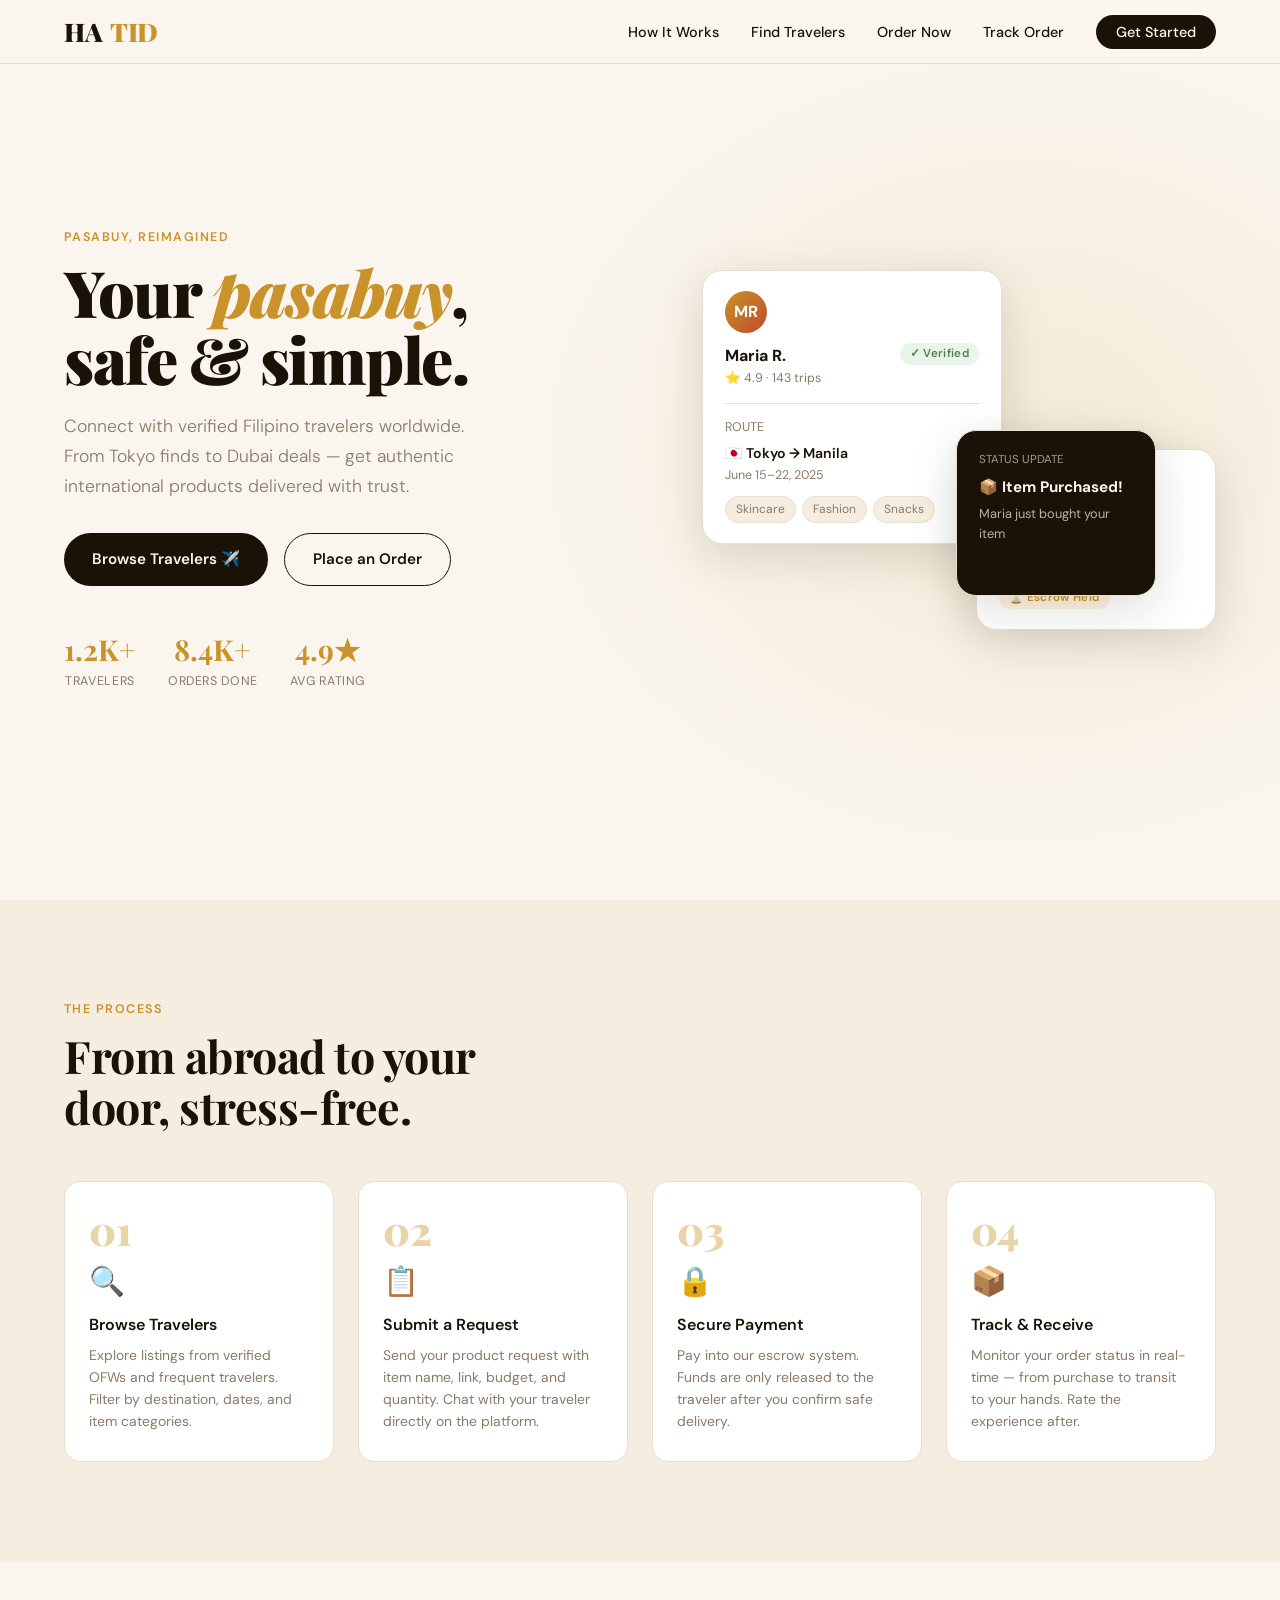
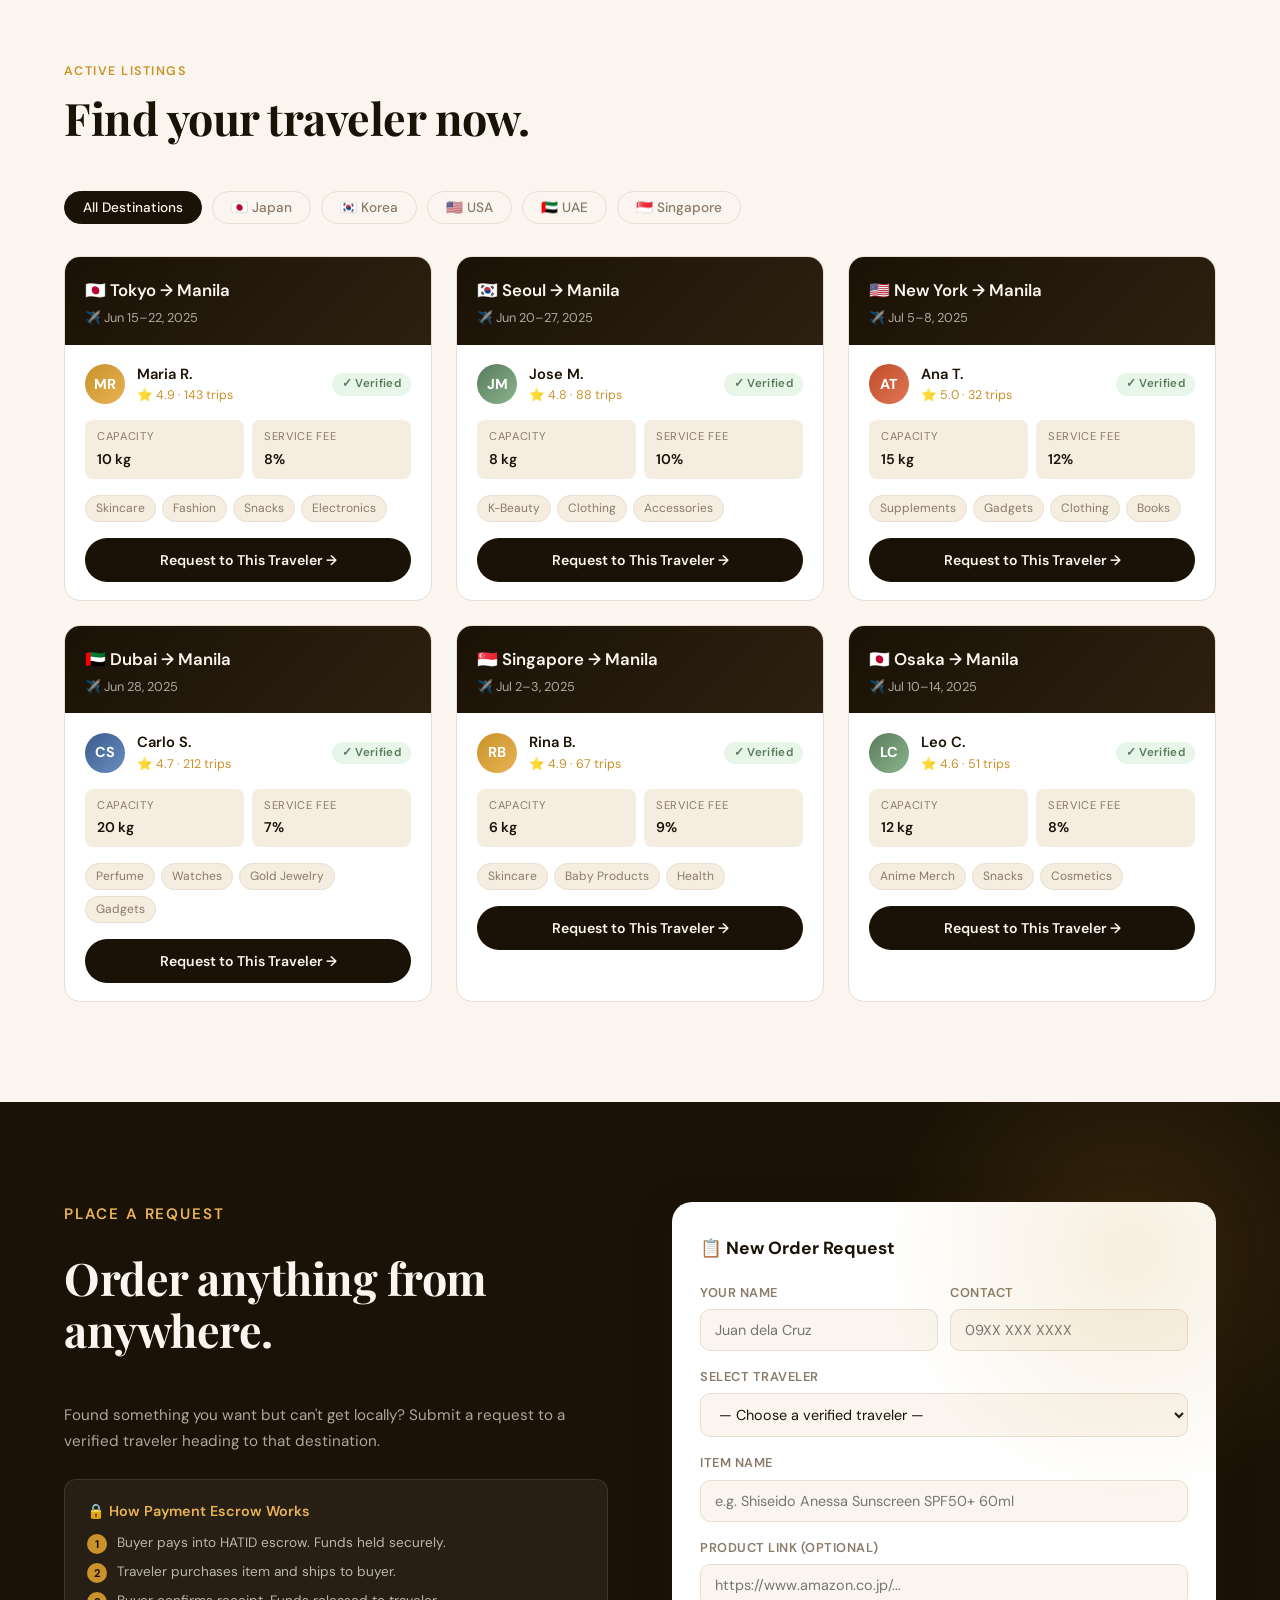
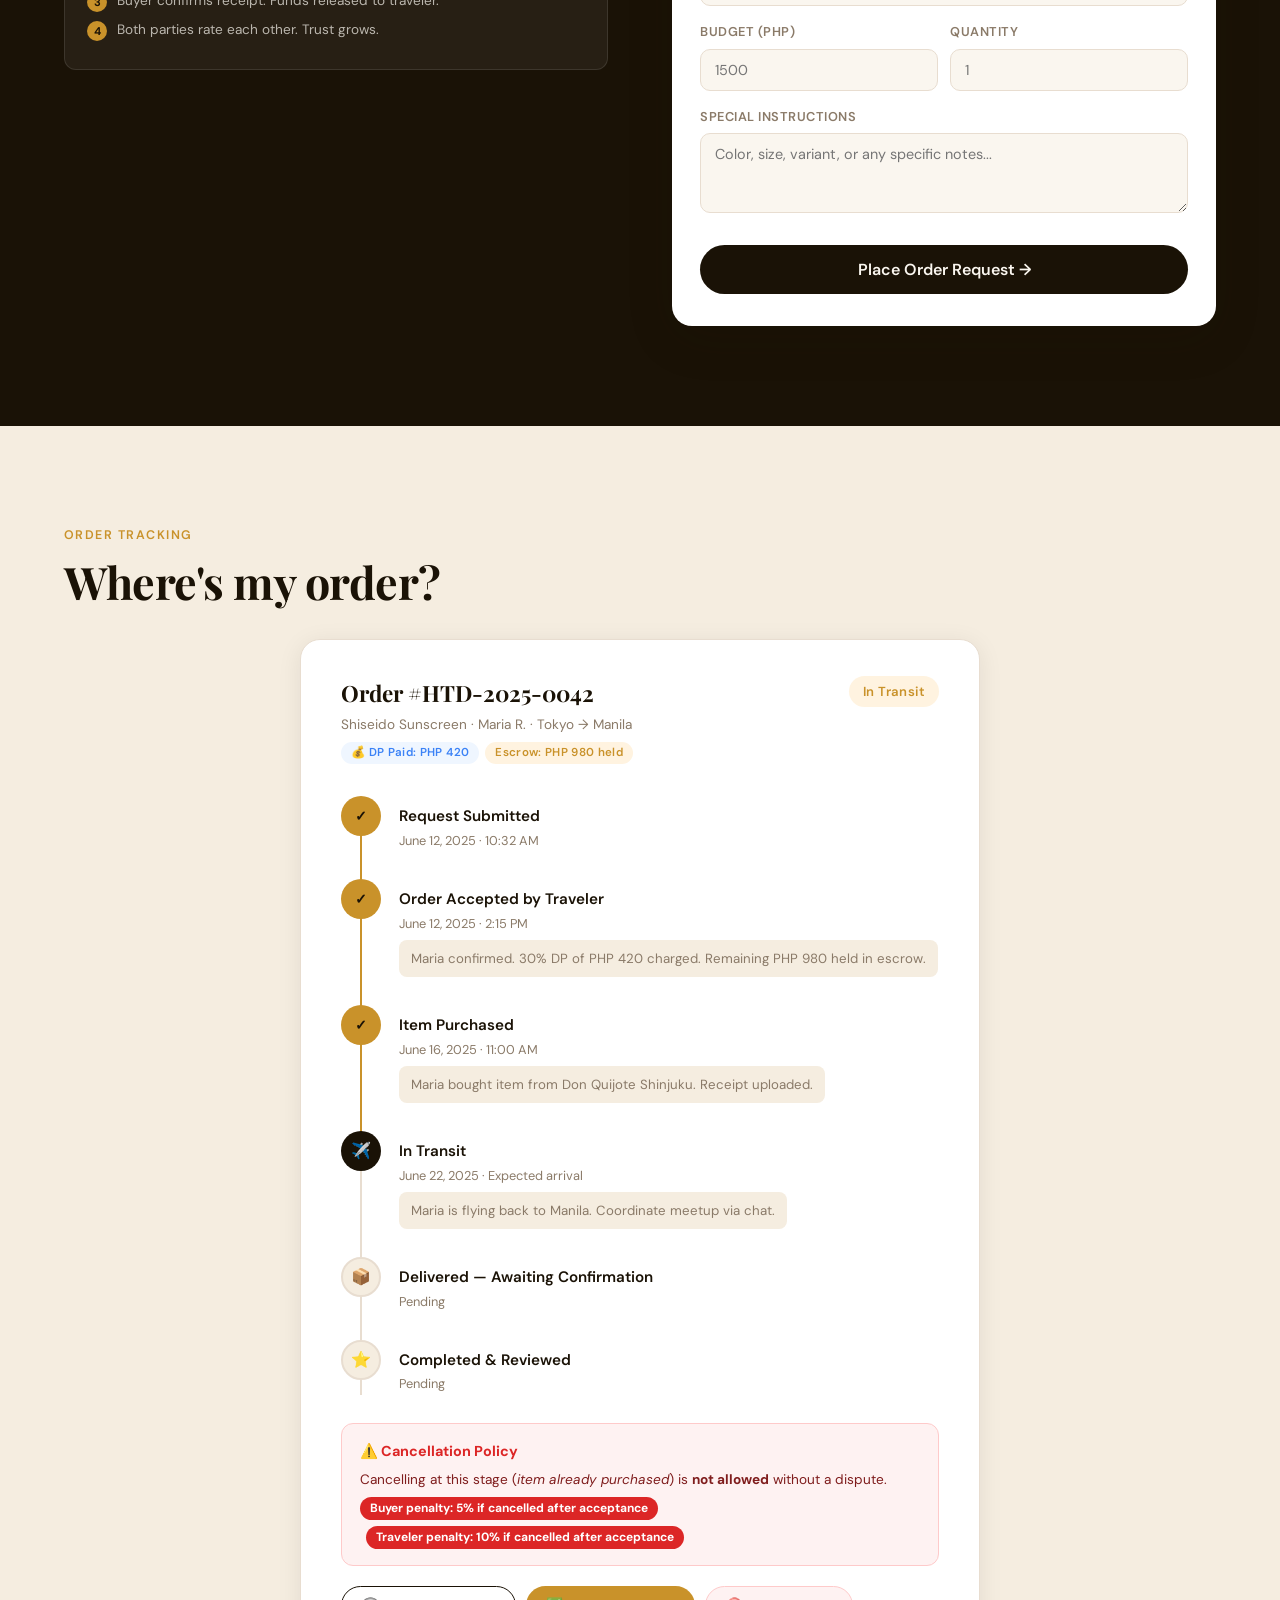
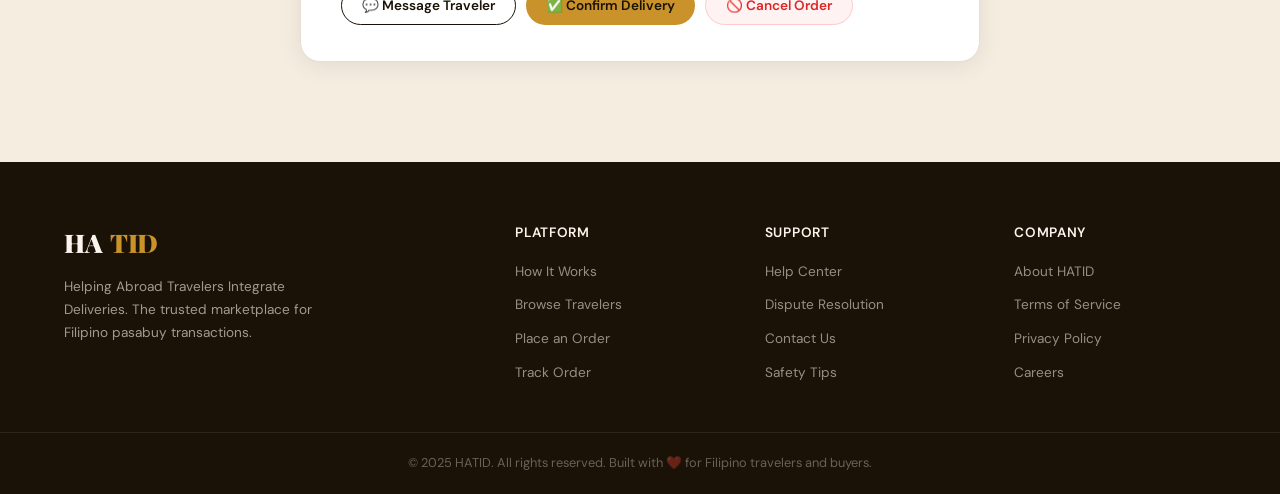
==== index.html @ 74e0b0b6 "Add files via upload" ====
<!DOCTYPE html>
<html lang="en">
<head>
  <meta charset="UTF-8">
  <meta name="viewport" content="width=device-width, initial-scale=1.0">
  <title>HATID — Pasabuy Marketplace</title>
  <link href="https://fonts.googleapis.com/css2?family=Playfair+Display:wght@700;900&family=DM+Sans:wght@300;400;500;600&display=swap" rel="stylesheet">
  <link rel="stylesheet" href="hatid-styles.css">
</head>
<body>

<!-- NAV -->
<nav>
  <div class="logo">HA<span>TID</span></div>
  <ul class="nav-links">
    <li><a href="#how">How It Works</a></li>
    <li><a href="#listings">Find Travelers</a></li>
    <li><a href="#order">Order Now</a></li>
    <li><a href="#tracker">Track Order</a></li>
    <li><a href="#order" class="nav-cta">Get Started</a></li>
  </ul>
</nav>

<!-- HERO -->
<section id="hero">
  <div class="hero-text">
    <p class="section-label">Pasabuy, Reimagined</p>
    <h1>Your <em>pasabuy</em>,<br>safe &amp; simple.</h1>
    <p class="hero-sub">Connect with verified Filipino travelers worldwide. From Tokyo finds to Dubai deals — get authentic international products delivered with trust.</p>
    <div class="hero-btns">
      <a href="#listings" class="btn btn-primary">Browse Travelers ✈️</a>
      <a href="#order" class="btn btn-outline">Place an Order</a>
    </div>
    <div class="hero-stats">
      <div class="stat"><div class="stat-num">1.2K+</div><div class="stat-label">Travelers</div></div>
      <div class="stat"><div class="stat-num">8.4K+</div><div class="stat-label">Orders Done</div></div>
      <div class="stat"><div class="stat-num">4.9★</div><div class="stat-label">Avg Rating</div></div>
    </div>
  </div>
  <div class="hero-visual">
    <div class="hero-card-stack">
      <div class="hcard hcard-main">
        <div class="traveler-avatar">MR</div>
        <div style="display:flex;justify-content:space-between;align-items:flex-start">
          <div>
            <div style="font-weight:700;font-size:1rem">Maria R.</div>
            <div style="color:var(--muted);font-size:0.78rem">⭐ 4.9 · 143 trips</div>
          </div>
          <span class="badge badge-green">✓ Verified</span>
        </div>
        <div style="margin-top:14px;padding-top:14px;border-top:1px solid var(--border)">
          <div style="font-size:0.78rem;color:var(--muted);margin-bottom:4px">ROUTE</div>
          <div style="font-weight:600">🇯🇵 Tokyo → Manila</div>
          <div style="font-size:0.78rem;color:var(--muted);margin-top:2px">June 15–22, 2025</div>
        </div>
        <div style="margin-top:10px;display:flex;gap:6px;flex-wrap:wrap">
          <span class="cat-tag">Skincare</span>
          <span class="cat-tag">Fashion</span>
          <span class="cat-tag">Snacks</span>
        </div>
      </div>
      <div class="hcard hcard-2">
        <div style="font-size:0.75rem;color:var(--muted);margin-bottom:8px">ORDER PLACED</div>
        <div style="font-weight:700;font-size:0.95rem;margin-bottom:6px">Shiseido Sunscreen SPF50+</div>
        <div style="font-size:0.82rem;color:var(--muted)">Qty: 2 · PHP 1,400</div>
        <div style="margin-top:12px"><span class="badge badge-gold">⏳ Escrow Held</span></div>
      </div>
      <div class="hcard hcard-3">
        <div style="font-size:0.72rem;opacity:0.6;margin-bottom:6px">STATUS UPDATE</div>
        <div style="font-weight:700;font-size:0.95rem;margin-bottom:4px">📦 Item Purchased!</div>
        <div style="font-size:0.8rem;opacity:0.7">Maria just bought your item</div>
        <span class="badge badge-ink" style="margin-top:8px">In Transit</span>
      </div>
    </div>
  </div>
</section>

<!-- HOW IT WORKS -->
<section id="how">
  <p class="section-label">The Process</p>
  <h2 class="section-title">From abroad to your door, stress-free.</h2>
  <div class="steps-grid">
    <div class="step-card">
      <div class="step-num">01</div>
      <div class="step-icon">🔍</div>
      <h3>Browse Travelers</h3>
      <p>Explore listings from verified OFWs and frequent travelers. Filter by destination, dates, and item categories.</p>
    </div>
    <div class="step-card">
      <div class="step-num">02</div>
      <div class="step-icon">📋</div>
      <h3>Submit a Request</h3>
      <p>Send your product request with item name, link, budget, and quantity. Chat with your traveler directly on the platform.</p>
    </div>
    <div class="step-card">
      <div class="step-num">03</div>
      <div class="step-icon">🔒</div>
      <h3>Secure Payment</h3>
      <p>Pay into our escrow system. Funds are only released to the traveler after you confirm safe delivery.</p>
    </div>
    <div class="step-card">
      <div class="step-num">04</div>
      <div class="step-icon">📦</div>
      <h3>Track &amp; Receive</h3>
      <p>Monitor your order status in real-time — from purchase to transit to your hands. Rate the experience after.</p>
    </div>
  </div>
</section>

<!-- TRAVELER LISTINGS -->
<section id="listings">
  <p class="section-label">Active Listings</p>
  <h2 class="section-title">Find your traveler now.</h2>
  <div class="filters">
    <button class="filter-btn active" onclick="filterListings('all',this)">All Destinations</button>
    <button class="filter-btn" onclick="filterListings('japan',this)">🇯🇵 Japan</button>
    <button class="filter-btn" onclick="filterListings('korea',this)">🇰🇷 Korea</button>
    <button class="filter-btn" onclick="filterListings('us',this)">🇺🇸 USA</button>
    <button class="filter-btn" onclick="filterListings('uae',this)">🇦🇪 UAE</button>
    <button class="filter-btn" onclick="filterListings('sg',this)">🇸🇬 Singapore</button>
  </div>
  <div class="listings-grid" id="listingsGrid"></div>
</section>

<!-- ORDER FORM -->
<section id="order">
  <div class="order-grid">
    <div class="order-info">
      <p class="section-label">Place a Request</p>
      <h2 class="section-title">Order anything from anywhere.</h2>
      <p>Found something you want but can't get locally? Submit a request to a verified traveler heading to that destination.</p>
      <div class="escrow-info">
        <h4>🔒 How Payment Escrow Works</h4>
        <div class="escrow-step"><div class="escrow-dot">1</div><span>Buyer pays into HATID escrow. Funds held securely.</span></div>
        <div class="escrow-step"><div class="escrow-dot">2</div><span>Traveler purchases item and ships to buyer.</span></div>
        <div class="escrow-step"><div class="escrow-dot">3</div><span>Buyer confirms receipt. Funds released to traveler.</span></div>
        <div class="escrow-step"><div class="escrow-dot">4</div><span>Both parties rate each other. Trust grows.</span></div>
      </div>
    </div>
    <div class="form-card">
      <h3>📋 New Order Request</h3>
      <div class="form-group form-row">
        <div><label>Your Name</label><input type="text" id="buyerName" placeholder="Juan dela Cruz"></div>
        <div><label>Contact</label><input type="text" id="buyerContact" placeholder="09XX XXX XXXX"></div>
      </div>
      <div class="form-group">
        <label>Select Traveler</label>
        <select id="selectedTraveler">
          <option value="">— Choose a verified traveler —</option>
          <option value="maria">Maria R. · Tokyo → Manila (Jun 15)</option>
          <option value="jose">Jose M. · Seoul → Manila (Jun 20)</option>
          <option value="ana">Ana T. · New York → Manila (Jul 5)</option>
          <option value="carlo">Carlo S. · Dubai → Manila (Jun 28)</option>
        </select>
      </div>
      <div class="form-group"><label>Item Name</label><input type="text" id="itemName" placeholder="e.g. Shiseido Anessa Sunscreen SPF50+ 60ml"></div>
      <div class="form-group"><label>Product Link (optional)</label><input type="url" id="itemLink" placeholder="https://www.amazon.co.jp/..."></div>
      <div class="form-group form-row">
        <div><label>Budget (PHP)</label><input type="number" id="itemBudget" placeholder="1500"></div>
        <div><label>Quantity</label><input type="number" id="itemQty" placeholder="1" min="1"></div>
      </div>
      <div class="form-group"><label>Special Instructions</label><textarea id="itemNotes" placeholder="Color, size, variant, or any specific notes..."></textarea></div>
      <button class="submit-btn" onclick="submitOrder()">Place Order Request →</button>
    </div>
  </div>
</section>

<!-- ORDER TRACKER -->
<section id="tracker">
  <p class="section-label">Order Tracking</p>
  <h2 class="section-title" style="margin-bottom:2rem">Where's my order?</h2>
  <div class="tracker-wrapper">
    <div class="tracker-header">
      <div>
        <div class="order-id">Order #HTD-2025-0042</div>
        <div class="order-meta">Shiseido Sunscreen · Maria R. · Tokyo → Manila</div>
        <div style="margin-top:6px;display:flex;gap:6px;flex-wrap:wrap">
          <span class="badge badge-blue">💰 DP Paid: PHP 420</span>
          <span class="badge badge-gold">Escrow: PHP 980 held</span>
        </div>
      </div>
      <span class="badge badge-gold" id="orderStatusBadge" style="font-size:0.82rem;padding:5px 14px">In Transit</span>
    </div>

    <div class="tracker-steps" id="trackerSteps">
      <div class="tracker-step"><div class="step-circle step-done">✓</div><div class="step-content"><div class="step-name">Request Submitted</div><div class="step-time">June 12, 2025 · 10:32 AM</div></div></div>
      <div class="tracker-step"><div class="step-circle step-done">✓</div><div class="step-content"><div class="step-name">Order Accepted by Traveler</div><div class="step-time">June 12, 2025 · 2:15 PM</div><div class="step-note">Maria confirmed. 30% DP of PHP 420 charged. Remaining PHP 980 held in escrow.</div></div></div>
      <div class="tracker-step"><div class="step-circle step-done">✓</div><div class="step-content"><div class="step-name">Item Purchased</div><div class="step-time">June 16, 2025 · 11:00 AM</div><div class="step-note">Maria bought item from Don Quijote Shinjuku. Receipt uploaded.</div></div></div>
      <div class="tracker-step"><div class="step-circle step-active">✈️</div><div class="step-content"><div class="step-name">In Transit</div><div class="step-time">June 22, 2025 · Expected arrival</div><div class="step-note">Maria is flying back to Manila. Coordinate meetup via chat.</div></div></div>
      <div class="tracker-step"><div class="step-circle step-pending" id="stepDelivered">📦</div><div class="step-content"><div class="step-name">Delivered — Awaiting Confirmation</div><div class="step-time">Pending</div></div></div>
      <div class="tracker-step"><div class="step-circle step-pending" id="stepCompleted">⭐</div><div class="step-content"><div class="step-name">Completed &amp; Reviewed</div><div class="step-time" id="completedTime">Pending</div></div></div>
    </div>

    <!-- Cancel Warning -->
    <div class="cancel-warning" id="cancelWarningBox">
      <h4>⚠️ Cancellation Policy</h4>
      <p>Cancelling at this stage (<em>item already purchased</em>) is <strong>not allowed</strong> without a dispute.</p>
      <span class="penalty-tag">Buyer penalty: 5% if cancelled after acceptance</span>
      <span class="penalty-tag" style="margin-left:6px">Traveler penalty: 10% if cancelled after acceptance</span>
    </div>

    <!-- Action Buttons -->
    <div style="margin-top:20px;display:flex;gap:10px;flex-wrap:wrap" id="trackerActions">
      <button class="btn btn-outline" style="font-size:0.85rem;padding:10px 20px" onclick="showToast('Opening chat with Maria...')">💬 Message Traveler</button>
      <button class="btn btn-gold" style="font-size:0.85rem;padding:10px 20px" id="confirmDeliveryBtn" onclick="confirmDelivery()">✅ Confirm Delivery</button>
      <button class="btn btn-danger" style="font-size:0.85rem;padding:10px 20px" id="cancelOrderBtn" onclick="showCancelModal('buyer')">🚫 Cancel Order</button>
    </div>

    <!-- RATINGS & REVIEW FORM (hidden until delivery confirmed) -->
    <div id="reviewSection" style="display:none;margin-top:28px;border-top:2px solid var(--border);padding-top:28px">
      <h3 style="font-family:'Playfair Display',serif;font-size:1.3rem;margin-bottom:6px">⭐ Rate Your Experience</h3>
      <p style="color:var(--muted);font-size:0.88rem;margin-bottom:20px">Delivery confirmed! Escrow released to traveler. Please rate your transaction with <strong>Maria R.</strong></p>

      <!-- Star Rating -->
      <div style="margin-bottom:20px">
        <label style="font-size:0.8rem;font-weight:600;letter-spacing:0.04em;text-transform:uppercase;color:var(--muted);margin-bottom:10px;display:block">Overall Rating</label>
        <div class="star-rating" id="starRating">
          <span class="star" data-value="1" onclick="setRating(1)">★</span>
          <span class="star" data-value="2" onclick="setRating(2)">★</span>
          <span class="star" data-value="3" onclick="setRating(3)">★</span>
          <span class="star" data-value="4" onclick="setRating(4)">★</span>
          <span class="star" data-value="5" onclick="setRating(5)">★</span>
        </div>
        <div id="ratingLabel" style="font-size:0.82rem;color:var(--muted);margin-top:6px">Click a star to rate</div>
      </div>

      <!-- Category Ratings -->
      <div style="display:grid;grid-template-columns:repeat(auto-fit,minmax(160px,1fr));gap:12px;margin-bottom:20px">
        <div style="background:var(--warm);border-radius:10px;padding:12px 14px">
          <div style="font-size:0.78rem;font-weight:600;color:var(--muted);margin-bottom:6px;text-transform:uppercase">Communication</div>
          <div class="mini-stars" id="stars-comm" data-cat="comm">
            <span onclick="setMiniRating('comm',1)">★</span><span onclick="setMiniRating('comm',2)">★</span><span onclick="setMiniRating('comm',3)">★</span><span onclick="setMiniRating('comm',4)">★</span><span onclick="setMiniRating('comm',5)">★</span>
          </div>
        </div>
        <div style="background:var(--warm);border-radius:10px;padding:12px 14px">
          <div style="font-size:0.78rem;font-weight:600;color:var(--muted);margin-bottom:6px;text-transform:uppercase">Item Accuracy</div>
          <div class="mini-stars" id="stars-accuracy" data-cat="accuracy">
            <span onclick="setMiniRating('accuracy',1)">★</span><span onclick="setMiniRating('accuracy',2)">★</span><span onclick="setMiniRating('accuracy',3)">★</span><span onclick="setMiniRating('accuracy',4)">★</span><span onclick="setMiniRating('accuracy',5)">★</span>
          </div>
        </div>
        <div style="background:var(--warm);border-radius:10px;padding:12px 14px">
          <div style="font-size:0.78rem;font-weight:600;color:var(--muted);margin-bottom:6px;text-transform:uppercase">Delivery Speed</div>
          <div class="mini-stars" id="stars-speed" data-cat="speed">
            <span onclick="setMiniRating('speed',1)">★</span><span onclick="setMiniRating('speed',2)">★</span><span onclick="setMiniRating('speed',3)">★</span><span onclick="setMiniRating('speed',4)">★</span><span onclick="setMiniRating('speed',5)">★</span>
          </div>
        </div>
      </div>

      <!-- Written Review -->
      <div style="margin-bottom:16px">
        <label style="font-size:0.8rem;font-weight:600;letter-spacing:0.04em;text-transform:uppercase;color:var(--muted);margin-bottom:6px;display:block">Written Review</label>
        <textarea id="reviewText" placeholder="Share your experience with Maria R. — was the item as expected? Was communication good?" style="width:100%;padding:11px 14px;border-radius:10px;border:1.5px solid var(--border);font-family:inherit;font-size:0.9rem;background:var(--cream);color:var(--ink);outline:none;resize:vertical;min-height:100px"></textarea>
      </div>

      <!-- Recommend Toggle -->
      <div style="display:flex;align-items:center;gap:10px;margin-bottom:20px;background:var(--warm);padding:12px 16px;border-radius:10px">
        <input type="checkbox" id="recommendCheck" style="width:18px;height:18px;accent-color:var(--gold)">
        <label for="recommendCheck" style="font-size:0.88rem;font-weight:500;color:var(--ink);text-transform:none;letter-spacing:0">👍 I would recommend this traveler to other buyers</label>
      </div>

      <button class="submit-btn" onclick="submitReview()" style="max-width:300px">Submit Review →</button>

      <!-- Submitted Review Display -->
      <div id="reviewSubmitted" style="display:none;margin-top:20px;background:#f0fdf4;border:1px solid #bbf7d0;border-radius:14px;padding:20px 24px">
        <div style="font-size:1.5rem;margin-bottom:8px">🎉</div>
        <div style="font-weight:700;font-size:1rem;color:#166534;margin-bottom:4px">Review Submitted!</div>
        <div style="font-size:0.85rem;color:#166534;margin-bottom:12px">Thank you for your feedback. This helps the HATID community!</div>
        <div id="reviewDisplay" style="background:white;border-radius:10px;padding:14px 16px;font-size:0.88rem;border:1px solid #bbf7d0"></div>
      </div>
    </div>

  </div>
</section>

<!-- FOOTER -->
<footer>
  <div class="footer-brand">
    <div class="logo">HA<span style="color:var(--gold)">TID</span></div>
    <p>Helping Abroad Travelers Integrate Deliveries. The trusted marketplace for Filipino pasabuy transactions.</p>
  </div>
  <div>
    <h4>Platform</h4>
    <ul>
      <li><a href="#">How It Works</a></li>
      <li><a href="#">Browse Travelers</a></li>
      <li><a href="#">Place an Order</a></li>
      <li><a href="#">Track Order</a></li>
    </ul>
  </div>
  <div>
    <h4>Support</h4>
    <ul>
      <li><a href="#">Help Center</a></li>
      <li><a href="#">Dispute Resolution</a></li>
      <li><a href="#">Contact Us</a></li>
      <li><a href="#">Safety Tips</a></li>
    </ul>
  </div>
  <div>
    <h4>Company</h4>
    <ul>
      <li><a href="#">About HATID</a></li>
      <li><a href="#">Terms of Service</a></li>
      <li><a href="#">Privacy Policy</a></li>
      <li><a href="#">Careers</a></li>
    </ul>
  </div>
</footer>
<div class="footer-bottom">© 2025 HATID. All rights reserved. Built with ❤️ for Filipino travelers and buyers.</div>

<!-- MODAL -->
<div class="modal-overlay" id="successModal">
  <div class="modal">
    <button class="modal-close" onclick="closeModal()">✕</button>
    <div class="success-icon">🎉</div>
    <h2>Order Submitted!</h2>
    <p>Your request has been sent to <strong id="modalTraveler">the traveler</strong>. You'll receive a notification once they accept.</p>
    <div style="background:var(--warm);border-radius:12px;padding:16px;margin-bottom:20px;font-size:0.85rem">
      <div style="margin-bottom:6px"><strong>Item:</strong> <span id="modalItem">—</span></div>
      <div style="margin-bottom:6px"><strong>Budget:</strong> PHP <span id="modalBudget">—</span></div>
      <div><strong>Order ID:</strong> <span id="modalOrderId">—</span></div>
    </div>
    <button class="btn btn-primary" style="width:100%;justify-content:center" onclick="closeModal()">Track My Order →</button>
  </div>
</div>

<!-- TOAST -->
<div class="toast" id="toast"></div>

<script src="hatid-script.js"></script>
</body>
</html>
---- hatid-styles.css ----
:root {
  --ink: #1a1206;
  --cream: #faf6ef;
  --warm: #f5ede0;
  --gold: #c9922a;
  --gold-light: #e8b355;
  --rust: #c04b2a;
  --sage: #5a7a5c;
  --muted: #8a7a68;
  --card-bg: #ffffff;
  --border: #e8ddd0;
  --shadow: 0 4px 24px rgba(26,18,6,0.08);
  --shadow-lg: 0 12px 48px rgba(26,18,6,0.14);
  --danger: #dc2626;
  --danger-bg: #fef2f2;
}
* { margin: 0; padding: 0; box-sizing: border-box; }
html { scroll-behavior: smooth; }
body { font-family: 'DM Sans', sans-serif; background: var(--cream); color: var(--ink); line-height: 1.6; overflow-x: hidden; }

/* NAV */
nav {
  position: fixed; top: 0; width: 100%; z-index: 100;
  background: rgba(250,246,239,0.95); backdrop-filter: blur(12px);
  border-bottom: 1px solid var(--border);
  padding: 0 5%; display: flex; align-items: center; justify-content: space-between; height: 64px;
}
.logo { font-family: 'Playfair Display', serif; font-size: 1.6rem; font-weight: 900; color: var(--ink); letter-spacing: -0.5px; display: flex; align-items: center; gap: 8px; text-decoration: none; }
.logo span { color: var(--gold); }
.nav-links { display: flex; gap: 2rem; list-style: none; align-items: center; }
.nav-links a { text-decoration: none; color: var(--ink); font-size: 0.9rem; font-weight: 500; transition: color 0.2s; }
.nav-links a:hover { color: var(--gold); }
.nav-cta { background: var(--ink) !important; color: var(--cream) !important; padding: 8px 20px; border-radius: 100px; transition: background 0.2s !important; }
.nav-cta:hover { background: var(--gold) !important; color: var(--ink) !important; }
.nav-user { display: flex; align-items: center; gap: 10px; }
.nav-avatar { width: 34px; height: 34px; border-radius: 50%; background: linear-gradient(135deg,var(--gold),var(--rust)); display: flex; align-items: center; justify-content: center; color: white; font-weight: 700; font-size: 0.8rem; }
.nav-name { font-size: 0.88rem; font-weight: 600; }
.nav-role { font-size: 0.72rem; color: var(--muted); }
.logout-btn { background: var(--warm); border: 1px solid var(--border); border-radius: 100px; padding: 6px 14px; font-size: 0.82rem; cursor: pointer; font-family: inherit; color: var(--ink); transition: all 0.2s; }
.logout-btn:hover { background: var(--danger-bg); color: var(--danger); border-color: #fecaca; }
.hamburger { display: none; background: none; border: none; cursor: pointer; padding: 4px; flex-direction: column; gap: 5px; }
.hamburger span { display: block; width: 24px; height: 2px; background: var(--ink); border-radius: 2px; transition: all 0.3s; }
.mobile-menu { display: none; position: fixed; top: 64px; left: 0; right: 0; background: var(--cream); border-bottom: 1px solid var(--border); padding: 16px 5%; z-index: 99; flex-direction: column; gap: 4px; }
.mobile-menu.open { display: flex; }
.mobile-menu a { text-decoration: none; color: var(--ink); font-size: 0.95rem; font-weight: 500; padding: 10px 0; border-bottom: 1px solid var(--border); }
.mobile-menu a:last-child { border-bottom: none; }

/* SECTIONS */
section { padding: 100px 5%; }
.section-label { font-size: 0.78rem; font-weight: 600; letter-spacing: 0.12em; text-transform: uppercase; color: var(--gold); margin-bottom: 10px; }
.section-title { font-family: 'Playfair Display', serif; font-size: clamp(2rem, 3.5vw, 2.8rem); font-weight: 700; line-height: 1.15; letter-spacing: -0.5px; max-width: 480px; margin-bottom: 3rem; }

/* BUTTONS */
.btn { display: inline-flex; align-items: center; gap: 8px; padding: 13px 28px; border-radius: 100px; font-size: 0.95rem; font-weight: 600; cursor: pointer; text-decoration: none; border: none; transition: all 0.2s; font-family: inherit; }
.btn-primary { background: var(--ink); color: var(--cream); }
.btn-primary:hover { background: var(--gold); color: var(--ink); }
.btn-outline { background: transparent; color: var(--ink); border: 1.5px solid var(--ink); }
.btn-outline:hover { background: var(--ink); color: var(--cream); }
.btn-gold { background: var(--gold); color: var(--ink); }
.btn-gold:hover { background: var(--gold-light); }
.btn-danger { background: var(--danger-bg); color: var(--danger); border: 1px solid #fecaca; }
.btn-danger:hover { background: var(--danger); color: white; }

/* BADGES */
.badge { display: inline-block; padding: 2px 10px; border-radius: 100px; font-size: 0.72rem; font-weight: 600; letter-spacing: 0.03em; }
.badge-green { background: #e8f5e9; color: var(--sage); }
.badge-gold { background: #fff3e0; color: var(--gold); }
.badge-ink { background: rgba(26,18,6,0.1); color: var(--ink); }
.badge-red { background: #fef2f2; color: var(--danger); }
.badge-blue { background: #eff6ff; color: #3b82f6; }

/* HERO */
#hero { min-height: 100vh; display: grid; grid-template-columns: 1fr 1fr; align-items: center; gap: 4rem; padding-top: 120px; background: radial-gradient(ellipse 60% 70% at 80% 50%, rgba(201,146,42,0.12) 0%, transparent 70%), var(--cream); }
.hero-text h1 { font-family: 'Playfair Display', serif; font-size: clamp(2.8rem, 5vw, 4.5rem); font-weight: 900; line-height: 1.05; letter-spacing: -1.5px; }
.hero-text h1 em { font-style: italic; color: var(--gold); }
.hero-sub { margin-top: 1.2rem; font-size: 1.1rem; font-weight: 300; color: var(--muted); max-width: 420px; line-height: 1.7; }
.hero-btns { display: flex; gap: 1rem; margin-top: 2rem; flex-wrap: wrap; }
.hero-stats { display: flex; gap: 2rem; margin-top: 2.5rem; }
.stat { text-align: center; }
.stat-num { font-family: 'Playfair Display', serif; font-size: 1.8rem; font-weight: 700; color: var(--gold); }
.stat-label { font-size: 0.78rem; color: var(--muted); letter-spacing: 0.05em; text-transform: uppercase; }
.hero-visual { position: relative; }
.hero-card-stack { position: relative; height: 420px; }
.hcard { position: absolute; background: var(--card-bg); border-radius: 20px; padding: 20px 22px; box-shadow: var(--shadow-lg); border: 1px solid var(--border); font-size: 0.88rem; }
.hcard-main { width: 300px; top: 20px; left: 30px; animation: floatA 4s ease-in-out infinite; }
.hcard-2 { width: 240px; bottom: 40px; right: 0; animation: floatB 5s ease-in-out infinite; }
.hcard-3 { width: 200px; top: 180px; right: 60px; animation: floatC 6s ease-in-out infinite; background: var(--ink); color: var(--cream); }
@keyframes floatA { 0%,100%{transform:translateY(0)} 50%{transform:translateY(-10px)} }
@keyframes floatB { 0%,100%{transform:translateY(0)} 50%{transform:translateY(8px)} }
@keyframes floatC { 0%,100%{transform:translateY(0)} 50%{transform:translateY(-6px)} }
.traveler-avatar { width: 42px; height: 42px; border-radius: 50%; background: linear-gradient(135deg, var(--gold), var(--rust)); display: flex; align-items: center; justify-content: center; font-size: 1rem; color: white; font-weight: 700; margin-bottom: 10px; }

/* HOW IT WORKS */
#how { background: var(--warm); }
.steps-grid { display: grid; grid-template-columns: repeat(auto-fit, minmax(220px, 1fr)); gap: 1.5rem; }
.step-card { background: var(--card-bg); border-radius: 16px; padding: 28px 24px; border: 1px solid var(--border); transition: transform 0.2s, box-shadow 0.2s; }
.step-card:hover { transform: translateY(-4px); box-shadow: var(--shadow-lg); }
.step-num { font-family: 'Playfair Display', serif; font-size: 2.5rem; font-weight: 900; color: var(--gold); opacity: 0.4; line-height: 1; }
.step-icon { font-size: 1.8rem; margin: 8px 0; }
.step-card h3 { font-size: 1rem; font-weight: 600; margin-bottom: 6px; }
.step-card p { font-size: 0.87rem; color: var(--muted); line-height: 1.6; }

/* LISTINGS */
#listings { background: var(--cream); }
.filters { display: flex; gap: 10px; margin-bottom: 2rem; flex-wrap: wrap; }
.filter-btn { padding: 7px 18px; border-radius: 100px; border: 1.5px solid var(--border); background: transparent; cursor: pointer; font-size: 0.85rem; font-family: inherit; font-weight: 500; color: var(--muted); transition: all 0.2s; }
.filter-btn.active, .filter-btn:hover { background: var(--ink); color: var(--cream); border-color: var(--ink); }
.listings-grid { display: grid; grid-template-columns: repeat(auto-fill, minmax(300px, 1fr)); gap: 1.5rem; }
.listing-card { background: var(--card-bg); border-radius: 16px; border: 1px solid var(--border); overflow: hidden; transition: transform 0.2s, box-shadow 0.2s; }
.listing-card:hover { transform: translateY(-4px); box-shadow: var(--shadow-lg); }
.listing-header { padding: 20px 20px 16px; background: linear-gradient(135deg, var(--ink) 0%, #2d2010 100%); color: var(--cream); }
.listing-route { font-size: 1.05rem; font-weight: 600; margin-bottom: 4px; }
.listing-dates { font-size: 0.8rem; opacity: 0.65; }
.listing-body { padding: 18px 20px; }
.traveler-row { display: flex; align-items: center; gap: 12px; margin-bottom: 14px; }
.avatar { width: 40px; height: 40px; border-radius: 50%; display: flex; align-items: center; justify-content: center; font-weight: 700; font-size: 0.9rem; flex-shrink: 0; }
.avatar-a { background: linear-gradient(135deg,#c9922a,#e8b355); color: white; }
.avatar-b { background: linear-gradient(135deg,#5a7a5c,#8ab58d); color: white; }
.avatar-c { background: linear-gradient(135deg,#c04b2a,#e07755); color: white; }
.avatar-d { background: linear-gradient(135deg,#3a5a8c,#6a8fc0); color: white; }
.traveler-info { flex: 1; }
.traveler-name { font-size: 0.92rem; font-weight: 600; }
.stars { color: var(--gold); font-size: 0.78rem; }
.listing-details { display: grid; grid-template-columns: 1fr 1fr; gap: 8px; margin-bottom: 16px; }
.detail-item { background: var(--warm); border-radius: 8px; padding: 8px 12px; }
.detail-label { font-size: 0.7rem; text-transform: uppercase; letter-spacing: 0.06em; color: var(--muted); }
.detail-value { font-size: 0.88rem; font-weight: 600; margin-top: 2px; }
.categories { display: flex; flex-wrap: wrap; gap: 6px; margin-bottom: 16px; }
.cat-tag { padding: 3px 10px; border-radius: 100px; font-size: 0.75rem; background: var(--warm); color: var(--muted); border: 1px solid var(--border); }

/* ITEM LISTING (traveler upload) */
#myListings { background: var(--warm); }
.items-grid { display: grid; grid-template-columns: repeat(auto-fill, minmax(260px, 1fr)); gap: 1.2rem; }
.item-card { background: var(--card-bg); border-radius: 14px; border: 1px solid var(--border); overflow: hidden; }
.item-img { width: 100%; height: 180px; object-fit: cover; background: var(--warm); display: flex; align-items: center; justify-content: center; font-size: 3rem; }
.item-img img { width: 100%; height: 100%; object-fit: cover; }
.item-body { padding: 14px 16px; }
.item-name { font-weight: 600; font-size: 0.95rem; margin-bottom: 4px; }
.item-price { color: var(--gold); font-weight: 700; font-size: 1rem; }
.item-meta { font-size: 0.78rem; color: var(--muted); margin-top: 4px; }

/* ORDER FORM */
#order { background: var(--ink); color: var(--cream); position: relative; overflow: hidden; }
#order::before { content: ''; position: absolute; top: -100px; right: -100px; width: 500px; height: 500px; border-radius: 50%; background: radial-gradient(circle, rgba(201,146,42,0.15) 0%, transparent 70%); pointer-events: none; }
#order .section-title { color: var(--cream); }
#order .section-label { color: var(--gold-light); }
.order-grid { display: grid; grid-template-columns: 1fr 1fr; gap: 4rem; align-items: start; }
.order-info p { color: rgba(250,246,239,0.65); font-size: 0.95rem; line-height: 1.7; margin-bottom: 1.5rem; }
.escrow-info { background: rgba(255,255,255,0.06); border: 1px solid rgba(255,255,255,0.1); border-radius: 12px; padding: 20px 22px; }
.escrow-info h4 { font-size: 0.9rem; font-weight: 600; color: var(--gold-light); margin-bottom: 10px; }
.escrow-step { display: flex; align-items: flex-start; gap: 10px; font-size: 0.85rem; color: rgba(250,246,239,0.7); margin-bottom: 8px; line-height: 1.5; }
.escrow-dot { width: 20px; height: 20px; border-radius: 50%; background: var(--gold); color: var(--ink); display: flex; align-items: center; justify-content: center; font-size: 0.7rem; font-weight: 700; flex-shrink: 0; margin-top: 1px; }
.form-card { background: var(--card-bg); color: var(--ink); border-radius: 20px; padding: 32px 28px; box-shadow: var(--shadow-lg); }
.form-card h3 { font-size: 1.1rem; font-weight: 700; margin-bottom: 20px; }
.form-group { margin-bottom: 16px; }
.form-row { display: grid; grid-template-columns: 1fr 1fr; gap: 12px; }
label { display: block; font-size: 0.8rem; font-weight: 600; margin-bottom: 6px; color: var(--muted); letter-spacing: 0.04em; text-transform: uppercase; }
input, select, textarea { width: 100%; padding: 11px 14px; border-radius: 10px; border: 1.5px solid var(--border); font-family: inherit; font-size: 0.9rem; background: var(--cream); color: var(--ink); transition: border-color 0.2s; outline: none; }
input:focus, select:focus, textarea:focus { border-color: var(--gold); }
textarea { resize: vertical; min-height: 80px; }
.submit-btn { width: 100%; margin-top: 8px; padding: 14px; border: none; cursor: pointer; background: var(--ink); color: var(--cream); border-radius: 100px; font-size: 1rem; font-weight: 600; font-family: inherit; transition: background 0.2s; }
.submit-btn:hover { background: var(--gold); color: var(--ink); }
.dp-notice { background: #fff3e0; border: 1px solid #fed7aa; border-radius: 10px; padding: 12px 14px; font-size: 0.82rem; color: #92400e; margin-top: 10px; display: none; line-height: 1.6; }
.dp-notice.show { display: block; }
.upload-area { border: 2px dashed var(--border); border-radius: 10px; padding: 20px; text-align: center; cursor: pointer; transition: all 0.2s; background: var(--cream); }
.upload-area:hover { border-color: var(--gold); background: #fff9f0; }
.upload-area p { font-size: 0.85rem; color: var(--muted); margin-top: 6px; }
.upload-preview { display: flex; flex-wrap: wrap; gap: 8px; margin-top: 10px; }
.preview-img { width: 70px; height: 70px; border-radius: 8px; object-fit: cover; border: 1px solid var(--border); }

/* TRACKER */
#tracker { background: var(--warm); }
.tracker-wrapper { max-width: 680px; margin: 0 auto; background: var(--card-bg); border-radius: 20px; border: 1px solid var(--border); padding: 36px 40px; box-shadow: var(--shadow); }
.tracker-header { display: flex; justify-content: space-between; align-items: flex-start; margin-bottom: 32px; }
.order-id { font-family: 'Playfair Display', serif; font-size: 1.4rem; font-weight: 700; }
.order-meta { font-size: 0.85rem; color: var(--muted); margin-top: 2px; }
.tracker-steps { position: relative; }
.tracker-steps::before { content: ''; position: absolute; left: 19px; top: 24px; width: 2px; bottom: 0; background: linear-gradient(to bottom, var(--gold) 55%, var(--border) 55%); }
.tracker-step { display: flex; gap: 18px; margin-bottom: 28px; position: relative; }
.step-circle { width: 40px; height: 40px; border-radius: 50%; flex-shrink: 0; display: flex; align-items: center; justify-content: center; font-size: 1rem; z-index: 1; }
.step-done { background: var(--gold); color: var(--ink); font-size: 0.9rem; font-weight: 700; }
.step-active { background: var(--ink); color: var(--cream); animation: pulse 2s infinite; }
.step-pending { background: var(--warm); border: 2px solid var(--border); color: var(--muted); }
.step-cancelled { background: var(--danger-bg); border: 2px solid #fecaca; color: var(--danger); }
@keyframes pulse { 0%,100%{box-shadow:0 0 0 0 rgba(26,18,6,0.3)} 50%{box-shadow:0 0 0 8px rgba(26,18,6,0)} }
.step-content { padding-top: 8px; }
.step-name { font-size: 0.95rem; font-weight: 600; }
.step-time { font-size: 0.8rem; color: var(--muted); margin-top: 2px; }
.step-note { font-size: 0.83rem; color: var(--muted); margin-top: 6px; background: var(--warm); padding: 8px 12px; border-radius: 8px; }
.cancel-warning { background: #fef2f2; border: 1px solid #fecaca; border-radius: 12px; padding: 16px 18px; margin-top: 16px; font-size: 0.85rem; }
.cancel-warning h4 { color: var(--danger); font-size: 0.9rem; margin-bottom: 6px; }
.cancel-warning p { color: #7f1d1d; line-height: 1.6; }
.penalty-tag { background: var(--danger); color: white; padding: 2px 10px; border-radius: 100px; font-size: 0.75rem; font-weight: 700; display: inline-block; margin-top: 6px; }

/* FOOTER */
footer { background: var(--ink); color: rgba(250,246,239,0.6); padding: 60px 5% 40px; display: grid; grid-template-columns: 2fr 1fr 1fr 1fr; gap: 3rem; }
.footer-brand .logo { color: var(--cream); margin-bottom: 12px; }
.footer-brand p { font-size: 0.85rem; line-height: 1.7; max-width: 280px; }
footer h4 { color: var(--cream); font-size: 0.85rem; font-weight: 600; margin-bottom: 14px; letter-spacing: 0.05em; text-transform: uppercase; }
footer ul { list-style: none; }
footer ul li { margin-bottom: 8px; }
footer ul li a { color: rgba(250,246,239,0.55); text-decoration: none; font-size: 0.85rem; transition: color 0.2s; }
footer ul li a:hover { color: var(--gold-light); }
.footer-bottom { background: var(--ink); text-align: center; padding: 20px 5%; border-top: 1px solid rgba(255,255,255,0.08); font-size: 0.8rem; color: rgba(250,246,239,0.35); }

/* MODAL */
.modal-overlay { display: none; position: fixed; inset: 0; z-index: 999; background: rgba(26,18,6,0.7); backdrop-filter: blur(4px); align-items: center; justify-content: center; padding: 20px; }
.modal-overlay.open { display: flex; }
.modal { background: var(--card-bg); border-radius: 20px; padding: 36px; max-width: 460px; width: 100%; box-shadow: var(--shadow-lg); position: relative; animation: slideUp 0.3s ease; max-height: 90vh; overflow-y: auto; }
@keyframes slideUp { from{transform:translateY(30px);opacity:0} to{transform:translateY(0);opacity:1} }
.modal-close { position: absolute; top: 16px; right: 16px; background: var(--warm); border: none; border-radius: 50%; width: 32px; height: 32px; cursor: pointer; font-size: 1rem; display: flex; align-items: center; justify-content: center; }
.modal h2 { font-family: 'Playfair Display', serif; font-size: 1.5rem; margin-bottom: 8px; }
.modal p { color: var(--muted); font-size: 0.9rem; margin-bottom: 20px; }
.modal-danger h2 { color: var(--danger); }
.success-icon { font-size: 3rem; text-align: center; margin-bottom: 12px; }
.modal-summary { background: var(--warm); border-radius: 12px; padding: 16px; margin-bottom: 20px; font-size: 0.85rem; }
.modal-summary div { margin-bottom: 6px; }

/* TOAST */
.toast { position: fixed; bottom: 30px; right: 30px; z-index: 9999; background: var(--ink); color: var(--cream); padding: 14px 24px; border-radius: 100px; font-size: 0.9rem; font-weight: 500; box-shadow: var(--shadow-lg); transform: translateY(20px); opacity: 0; transition: all 0.3s; max-width: calc(100vw - 40px); }
.toast.show { transform: translateY(0); opacity: 1; }

/* NOTIFY BANNER */
.notify-banner { background: #fff3e0; border-bottom: 1px solid #fed7aa; padding: 10px 5%; font-size: 0.85rem; color: #92400e; display: flex; align-items: center; gap: 10px; }
.notify-banner.danger { background: #fef2f2; border-color: #fecaca; color: #7f1d1d; }

/* MOBILE */
@media (max-width: 900px) {
  .order-grid { grid-template-columns: 1fr; gap: 2rem; }
  footer { grid-template-columns: 1fr 1fr; gap: 2rem; }
}
@media (max-width: 768px) {
  section { padding: 80px 5%; }
  #hero { grid-template-columns: 1fr; padding-top: 100px; gap: 2rem; }
  .hero-visual { display: none; }
  .hero-stats { gap: 1.2rem; }
  .nav-links { display: none; }
  .hamburger { display: flex; }
  .form-row { grid-template-columns: 1fr; }
  .tracker-wrapper { padding: 24px 20px; }
  .listings-grid { grid-template-columns: 1fr; }
  .items-grid { grid-template-columns: repeat(auto-fill, minmax(200px, 1fr)); }
}
@media (max-width: 480px) {
  nav { padding: 0 4%; }
  section { padding: 70px 4%; }
  .logo { font-size: 1.4rem; }
  .hero-text h1 { font-size: 2.2rem; }
  .btn { padding: 11px 20px; font-size: 0.88rem; }
  footer { grid-template-columns: 1fr; }
  .hero-stats { flex-wrap: wrap; gap: 1rem; }
}
/* STAR RATING */
.star-rating { display: flex; gap: 6px; }
.star-rating .star {
  font-size: 2.2rem; cursor: pointer; color: var(--border);
  transition: color 0.15s, transform 0.15s;
  line-height: 1;
}
.star-rating .star:hover,
.star-rating .star.active { color: var(--gold); transform: scale(1.1); }

.mini-stars { display: flex; gap: 4px; }
.mini-stars span {
  font-size: 1.3rem; cursor: pointer; color: var(--border);
  transition: color 0.15s;
}
.mini-stars span.active { color: var(--gold); }
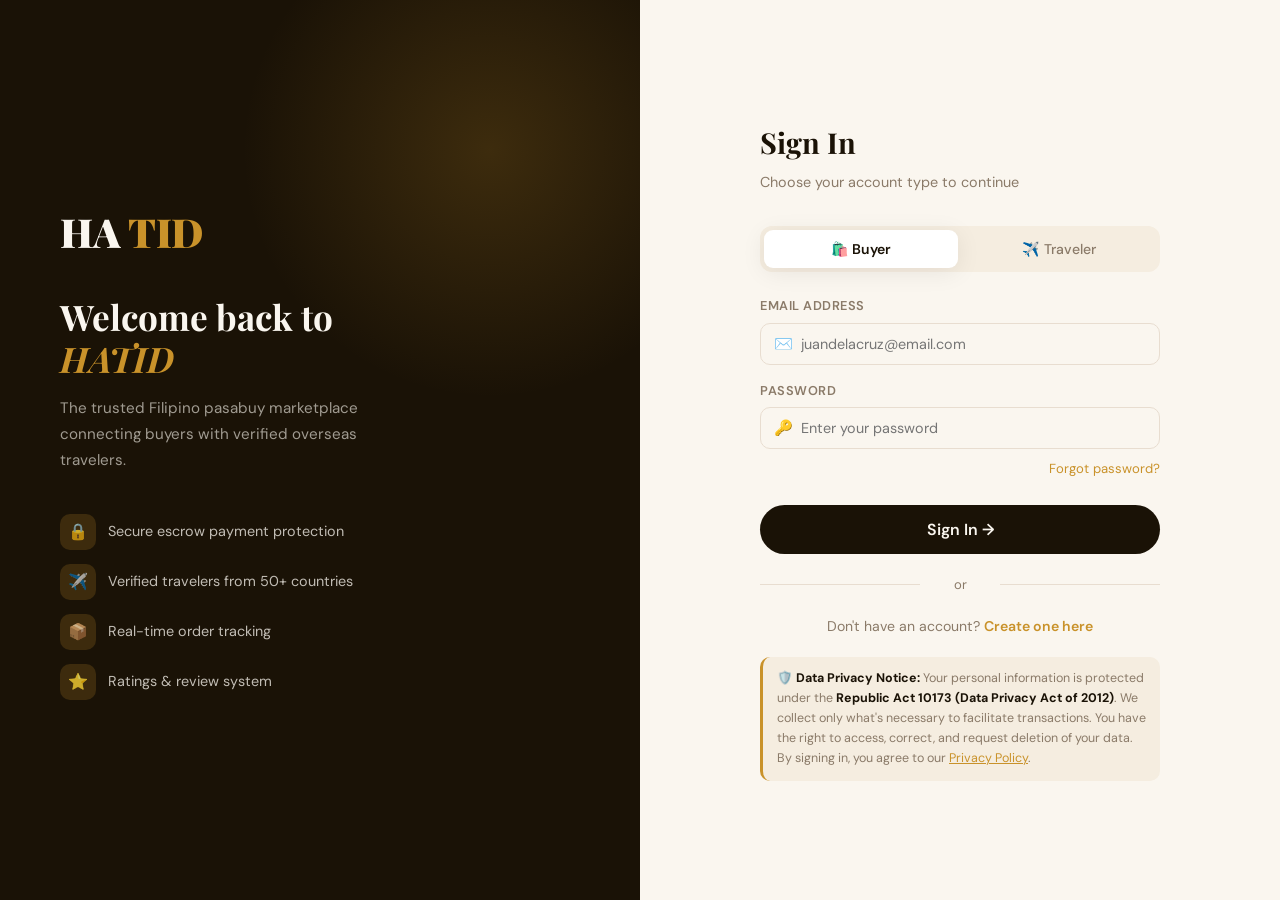
==== commit d6e7593e: "Update index.html" ====
--- a/index.html
+++ b/index.html
@@ -3,331 +3,208 @@
 <head>
   <meta charset="UTF-8">
   <meta name="viewport" content="width=device-width, initial-scale=1.0">
-  <title>HATID — Pasabuy Marketplace</title>
+  <title>HATID — Login</title>
   <link href="https://fonts.googleapis.com/css2?family=Playfair+Display:wght@700;900&family=DM+Sans:wght@300;400;500;600&display=swap" rel="stylesheet">
   <link rel="stylesheet" href="hatid-styles.css">
+  <style>
+    .auth-page {
+      min-height: 100vh;
+      display: grid;
+      grid-template-columns: 1fr 1fr;
+    }
+    .auth-brand {
+      background: var(--ink);
+      display: flex; flex-direction: column;
+      justify-content: center; align-items: flex-start;
+      padding: 60px;
+      position: relative; overflow: hidden;
+    }
+    .auth-brand::before {
+      content: '';
+      position: absolute; top: -100px; right: -100px;
+      width: 500px; height: 500px; border-radius: 50%;
+      background: radial-gradient(circle, rgba(201,146,42,0.2) 0%, transparent 70%);
+    }
+    .auth-brand .logo { font-size: 2.5rem; color: var(--cream); margin-bottom: 2rem; }
+    .auth-brand h2 {
+      font-family: 'Playfair Display', serif;
+      font-size: 2.2rem; color: var(--cream);
+      line-height: 1.2; margin-bottom: 1rem;
+    }
+    .auth-brand h2 em { color: var(--gold); font-style: italic; }
+    .auth-brand p { color: rgba(250,246,239,0.6); font-size: 0.95rem; line-height: 1.7; max-width: 360px; }
+    .auth-features { margin-top: 2.5rem; display: flex; flex-direction: column; gap: 14px; }
+    .auth-feature { display: flex; align-items: center; gap: 12px; color: rgba(250,246,239,0.75); font-size: 0.9rem; }
+    .auth-feature-icon {
+      width: 36px; height: 36px; border-radius: 10px;
+      background: rgba(201,146,42,0.2); display: flex; align-items: center; justify-content: center;
+      font-size: 1rem; flex-shrink: 0;
+    }
+    .auth-form-side {
+      background: var(--cream);
+      display: flex; flex-direction: column;
+      justify-content: center; align-items: center;
+      padding: 60px 40px;
+    }
+    .auth-form-box { width: 100%; max-width: 400px; }
+    .auth-form-box h2 {
+      font-family: 'Playfair Display', serif;
+      font-size: 1.8rem; margin-bottom: 6px;
+    }
+    .auth-form-box .auth-sub { color: var(--muted); font-size: 0.9rem; margin-bottom: 2rem; }
+    .role-toggle {
+      display: grid; grid-template-columns: 1fr 1fr;
+      background: var(--warm); border-radius: 12px; padding: 4px;
+      margin-bottom: 24px; gap: 4px;
+    }
+    .role-btn {
+      padding: 10px; border: none; border-radius: 9px;
+      background: transparent; cursor: pointer; font-family: inherit;
+      font-size: 0.88rem; font-weight: 500; color: var(--muted);
+      transition: all 0.2s; display: flex; align-items: center; justify-content: center; gap: 6px;
+    }
+    .role-btn.active { background: var(--card-bg); color: var(--ink); box-shadow: var(--shadow); font-weight: 600; }
+    .form-group { margin-bottom: 16px; }
+    .input-wrap { position: relative; }
+    .input-wrap .input-icon {
+      position: absolute; left: 14px; top: 50%; transform: translateY(-50%);
+      color: var(--muted); font-size: 0.95rem;
+    }
+    .input-wrap input { padding-left: 40px; }
+    .forgot { text-align: right; margin-top: 6px; }
+    .forgot a { font-size: 0.82rem; color: var(--gold); text-decoration: none; }
+    .auth-submit {
+      width: 100%; padding: 14px; border: none; cursor: pointer;
+      background: var(--ink); color: var(--cream);
+      border-radius: 100px; font-size: 1rem; font-weight: 600;
+      font-family: inherit; transition: background 0.2s; margin-top: 8px;
+    }
+    .auth-submit:hover { background: var(--gold); color: var(--ink); }
+    .auth-divider {
+      text-align: center; margin: 20px 0;
+      color: var(--muted); font-size: 0.82rem;
+      position: relative;
+    }
+    .auth-divider::before, .auth-divider::after {
+      content: ''; position: absolute; top: 50%; width: 40%; height: 1px;
+      background: var(--border);
+    }
+    .auth-divider::before { left: 0; }
+    .auth-divider::after { right: 0; }
+    .auth-switch { text-align: center; font-size: 0.88rem; color: var(--muted); margin-top: 20px; }
+    .auth-switch a { color: var(--gold); font-weight: 600; text-decoration: none; }
+    .privacy-note {
+      background: var(--warm); border-radius: 10px; padding: 12px 14px;
+      font-size: 0.78rem; color: var(--muted); line-height: 1.6;
+      margin-top: 20px; border-left: 3px solid var(--gold);
+    }
+    .privacy-note strong { color: var(--ink); }
+    .error-msg {
+      background: #fef2f2; border: 1px solid #fecaca;
+      border-radius: 8px; padding: 10px 14px;
+      font-size: 0.83rem; color: #dc2626;
+      margin-bottom: 16px; display: none;
+    }
+    .error-msg.show { display: block; }
+    @media (max-width: 768px) {
+      .auth-page { grid-template-columns: 1fr; }
+      .auth-brand { display: none; }
+      .auth-form-side { padding: 40px 24px; }
+    }
+  </style>
 </head>
 <body>
-
-<!-- NAV -->
-<nav>
-  <div class="logo">HA<span>TID</span></div>
-  <ul class="nav-links">
-    <li><a href="#how">How It Works</a></li>
-    <li><a href="#listings">Find Travelers</a></li>
-    <li><a href="#order">Order Now</a></li>
-    <li><a href="#tracker">Track Order</a></li>
-    <li><a href="#order" class="nav-cta">Get Started</a></li>
-  </ul>
-</nav>
-
-<!-- HERO -->
-<section id="hero">
-  <div class="hero-text">
-    <p class="section-label">Pasabuy, Reimagined</p>
-    <h1>Your <em>pasabuy</em>,<br>safe &amp; simple.</h1>
-    <p class="hero-sub">Connect with verified Filipino travelers worldwide. From Tokyo finds to Dubai deals — get authentic international products delivered with trust.</p>
-    <div class="hero-btns">
-      <a href="#listings" class="btn btn-primary">Browse Travelers ✈️</a>
-      <a href="#order" class="btn btn-outline">Place an Order</a>
-    </div>
-    <div class="hero-stats">
-      <div class="stat"><div class="stat-num">1.2K+</div><div class="stat-label">Travelers</div></div>
-      <div class="stat"><div class="stat-num">8.4K+</div><div class="stat-label">Orders Done</div></div>
-      <div class="stat"><div class="stat-num">4.9★</div><div class="stat-label">Avg Rating</div></div>
+<div class="auth-page">
+  <div class="auth-brand">
+    <div class="logo">HA<span>TID</span></div>
+    <h2>Welcome back to<br><em>HATID</em></h2>
+    <p>The trusted Filipino pasabuy marketplace connecting buyers with verified overseas travelers.</p>
+    <div class="auth-features">
+      <div class="auth-feature"><div class="auth-feature-icon">🔒</div>Secure escrow payment protection</div>
+      <div class="auth-feature"><div class="auth-feature-icon">✈️</div>Verified travelers from 50+ countries</div>
+      <div class="auth-feature"><div class="auth-feature-icon">📦</div>Real-time order tracking</div>
+      <div class="auth-feature"><div class="auth-feature-icon">⭐</div>Ratings & review system</div>
     </div>
   </div>
-  <div class="hero-visual">
-    <div class="hero-card-stack">
-      <div class="hcard hcard-main">
-        <div class="traveler-avatar">MR</div>
-        <div style="display:flex;justify-content:space-between;align-items:flex-start">
-          <div>
-            <div style="font-weight:700;font-size:1rem">Maria R.</div>
-            <div style="color:var(--muted);font-size:0.78rem">⭐ 4.9 · 143 trips</div>
-          </div>
-          <span class="badge badge-green">✓ Verified</span>
+  <div class="auth-form-side">
+    <div class="auth-form-box">
+      <h2>Sign In</h2>
+      <p class="auth-sub">Choose your account type to continue</p>
+      <div class="role-toggle">
+        <button class="role-btn active" id="roleBtn-buyer" onclick="setRole('buyer')">🛍️ Buyer</button>
+        <button class="role-btn" id="roleBtn-traveler" onclick="setRole('traveler')">✈️ Traveler</button>
+      </div>
+      <div class="error-msg" id="loginError">Invalid email or password. Please try again.</div>
+      <div class="form-group">
+        <label>Email Address</label>
+        <div class="input-wrap">
+          <span class="input-icon">✉️</span>
+          <input type="email" id="loginEmail" placeholder="juandelacruz@email.com">
         </div>
-        <div style="margin-top:14px;padding-top:14px;border-top:1px solid var(--border)">
-          <div style="font-size:0.78rem;color:var(--muted);margin-bottom:4px">ROUTE</div>
-          <div style="font-weight:600">🇯🇵 Tokyo → Manila</div>
-          <div style="font-size:0.78rem;color:var(--muted);margin-top:2px">June 15–22, 2025</div>
+      </div>
+      <div class="form-group">
+        <label>Password</label>
+        <div class="input-wrap">
+          <span class="input-icon">🔑</span>
+          <input type="password" id="loginPassword" placeholder="Enter your password">
         </div>
-        <div style="margin-top:10px;display:flex;gap:6px;flex-wrap:wrap">
-          <span class="cat-tag">Skincare</span>
-          <span class="cat-tag">Fashion</span>
-          <span class="cat-tag">Snacks</span>
-        </div>
-      </div>
-      <div class="hcard hcard-2">
-        <div style="font-size:0.75rem;color:var(--muted);margin-bottom:8px">ORDER PLACED</div>
-        <div style="font-weight:700;font-size:0.95rem;margin-bottom:6px">Shiseido Sunscreen SPF50+</div>
-        <div style="font-size:0.82rem;color:var(--muted)">Qty: 2 · PHP 1,400</div>
-        <div style="margin-top:12px"><span class="badge badge-gold">⏳ Escrow Held</span></div>
-      </div>
-      <div class="hcard hcard-3">
-        <div style="font-size:0.72rem;opacity:0.6;margin-bottom:6px">STATUS UPDATE</div>
-        <div style="font-weight:700;font-size:0.95rem;margin-bottom:4px">📦 Item Purchased!</div>
-        <div style="font-size:0.8rem;opacity:0.7">Maria just bought your item</div>
-        <span class="badge badge-ink" style="margin-top:8px">In Transit</span>
+        <div class="forgot"><a href="#">Forgot password?</a></div>
+      </div>
+      <button class="auth-submit" onclick="handleLogin()">Sign In →</button>
+      <div class="auth-divider">or</div>
+      <div class="auth-switch">Don't have an account? <a href="register.html">Create one here</a></div>
+      <div class="privacy-note">
+        <strong>🛡️ Data Privacy Notice:</strong> Your personal information is protected under the
+        <strong>Republic Act 10173 (Data Privacy Act of 2012)</strong>. We collect only what's necessary
+        to facilitate transactions. You have the right to access, correct, and request deletion of your data.
+        By signing in, you agree to our <a href="#" style="color:var(--gold)">Privacy Policy</a>.
       </div>
     </div>
   </div>
-</section>
-
-<!-- HOW IT WORKS -->
-<section id="how">
-  <p class="section-label">The Process</p>
-  <h2 class="section-title">From abroad to your door, stress-free.</h2>
-  <div class="steps-grid">
-    <div class="step-card">
-      <div class="step-num">01</div>
-      <div class="step-icon">🔍</div>
-      <h3>Browse Travelers</h3>
-      <p>Explore listings from verified OFWs and frequent travelers. Filter by destination, dates, and item categories.</p>
-    </div>
-    <div class="step-card">
-      <div class="step-num">02</div>
-      <div class="step-icon">📋</div>
-      <h3>Submit a Request</h3>
-      <p>Send your product request with item name, link, budget, and quantity. Chat with your traveler directly on the platform.</p>
-    </div>
-    <div class="step-card">
-      <div class="step-num">03</div>
-      <div class="step-icon">🔒</div>
-      <h3>Secure Payment</h3>
-      <p>Pay into our escrow system. Funds are only released to the traveler after you confirm safe delivery.</p>
-    </div>
-    <div class="step-card">
-      <div class="step-num">04</div>
-      <div class="step-icon">📦</div>
-      <h3>Track &amp; Receive</h3>
-      <p>Monitor your order status in real-time — from purchase to transit to your hands. Rate the experience after.</p>
-    </div>
-  </div>
-</section>
-
-<!-- TRAVELER LISTINGS -->
-<section id="listings">
-  <p class="section-label">Active Listings</p>
-  <h2 class="section-title">Find your traveler now.</h2>
-  <div class="filters">
-    <button class="filter-btn active" onclick="filterListings('all',this)">All Destinations</button>
-    <button class="filter-btn" onclick="filterListings('japan',this)">🇯🇵 Japan</button>
-    <button class="filter-btn" onclick="filterListings('korea',this)">🇰🇷 Korea</button>
-    <button class="filter-btn" onclick="filterListings('us',this)">🇺🇸 USA</button>
-    <button class="filter-btn" onclick="filterListings('uae',this)">🇦🇪 UAE</button>
-    <button class="filter-btn" onclick="filterListings('sg',this)">🇸🇬 Singapore</button>
-  </div>
-  <div class="listings-grid" id="listingsGrid"></div>
-</section>
-
-<!-- ORDER FORM -->
-<section id="order">
-  <div class="order-grid">
-    <div class="order-info">
-      <p class="section-label">Place a Request</p>
-      <h2 class="section-title">Order anything from anywhere.</h2>
-      <p>Found something you want but can't get locally? Submit a request to a verified traveler heading to that destination.</p>
-      <div class="escrow-info">
-        <h4>🔒 How Payment Escrow Works</h4>
-        <div class="escrow-step"><div class="escrow-dot">1</div><span>Buyer pays into HATID escrow. Funds held securely.</span></div>
-        <div class="escrow-step"><div class="escrow-dot">2</div><span>Traveler purchases item and ships to buyer.</span></div>
-        <div class="escrow-step"><div class="escrow-dot">3</div><span>Buyer confirms receipt. Funds released to traveler.</span></div>
-        <div class="escrow-step"><div class="escrow-dot">4</div><span>Both parties rate each other. Trust grows.</span></div>
-      </div>
-    </div>
-    <div class="form-card">
-      <h3>📋 New Order Request</h3>
-      <div class="form-group form-row">
-        <div><label>Your Name</label><input type="text" id="buyerName" placeholder="Juan dela Cruz"></div>
-        <div><label>Contact</label><input type="text" id="buyerContact" placeholder="09XX XXX XXXX"></div>
-      </div>
-      <div class="form-group">
-        <label>Select Traveler</label>
-        <select id="selectedTraveler">
-          <option value="">— Choose a verified traveler —</option>
-          <option value="maria">Maria R. · Tokyo → Manila (Jun 15)</option>
-          <option value="jose">Jose M. · Seoul → Manila (Jun 20)</option>
-          <option value="ana">Ana T. · New York → Manila (Jul 5)</option>
-          <option value="carlo">Carlo S. · Dubai → Manila (Jun 28)</option>
-        </select>
-      </div>
-      <div class="form-group"><label>Item Name</label><input type="text" id="itemName" placeholder="e.g. Shiseido Anessa Sunscreen SPF50+ 60ml"></div>
-      <div class="form-group"><label>Product Link (optional)</label><input type="url" id="itemLink" placeholder="https://www.amazon.co.jp/..."></div>
-      <div class="form-group form-row">
-        <div><label>Budget (PHP)</label><input type="number" id="itemBudget" placeholder="1500"></div>
-        <div><label>Quantity</label><input type="number" id="itemQty" placeholder="1" min="1"></div>
-      </div>
-      <div class="form-group"><label>Special Instructions</label><textarea id="itemNotes" placeholder="Color, size, variant, or any specific notes..."></textarea></div>
-      <button class="submit-btn" onclick="submitOrder()">Place Order Request →</button>
-    </div>
-  </div>
-</section>
-
-<!-- ORDER TRACKER -->
-<section id="tracker">
-  <p class="section-label">Order Tracking</p>
-  <h2 class="section-title" style="margin-bottom:2rem">Where's my order?</h2>
-  <div class="tracker-wrapper">
-    <div class="tracker-header">
-      <div>
-        <div class="order-id">Order #HTD-2025-0042</div>
-        <div class="order-meta">Shiseido Sunscreen · Maria R. · Tokyo → Manila</div>
-        <div style="margin-top:6px;display:flex;gap:6px;flex-wrap:wrap">
-          <span class="badge badge-blue">💰 DP Paid: PHP 420</span>
-          <span class="badge badge-gold">Escrow: PHP 980 held</span>
-        </div>
-      </div>
-      <span class="badge badge-gold" id="orderStatusBadge" style="font-size:0.82rem;padding:5px 14px">In Transit</span>
-    </div>
-
-    <div class="tracker-steps" id="trackerSteps">
-      <div class="tracker-step"><div class="step-circle step-done">✓</div><div class="step-content"><div class="step-name">Request Submitted</div><div class="step-time">June 12, 2025 · 10:32 AM</div></div></div>
-      <div class="tracker-step"><div class="step-circle step-done">✓</div><div class="step-content"><div class="step-name">Order Accepted by Traveler</div><div class="step-time">June 12, 2025 · 2:15 PM</div><div class="step-note">Maria confirmed. 30% DP of PHP 420 charged. Remaining PHP 980 held in escrow.</div></div></div>
-      <div class="tracker-step"><div class="step-circle step-done">✓</div><div class="step-content"><div class="step-name">Item Purchased</div><div class="step-time">June 16, 2025 · 11:00 AM</div><div class="step-note">Maria bought item from Don Quijote Shinjuku. Receipt uploaded.</div></div></div>
-      <div class="tracker-step"><div class="step-circle step-active">✈️</div><div class="step-content"><div class="step-name">In Transit</div><div class="step-time">June 22, 2025 · Expected arrival</div><div class="step-note">Maria is flying back to Manila. Coordinate meetup via chat.</div></div></div>
-      <div class="tracker-step"><div class="step-circle step-pending" id="stepDelivered">📦</div><div class="step-content"><div class="step-name">Delivered — Awaiting Confirmation</div><div class="step-time">Pending</div></div></div>
-      <div class="tracker-step"><div class="step-circle step-pending" id="stepCompleted">⭐</div><div class="step-content"><div class="step-name">Completed &amp; Reviewed</div><div class="step-time" id="completedTime">Pending</div></div></div>
-    </div>
-
-    <!-- Cancel Warning -->
-    <div class="cancel-warning" id="cancelWarningBox">
-      <h4>⚠️ Cancellation Policy</h4>
-      <p>Cancelling at this stage (<em>item already purchased</em>) is <strong>not allowed</strong> without a dispute.</p>
-      <span class="penalty-tag">Buyer penalty: 5% if cancelled after acceptance</span>
-      <span class="penalty-tag" style="margin-left:6px">Traveler penalty: 10% if cancelled after acceptance</span>
-    </div>
-
-    <!-- Action Buttons -->
-    <div style="margin-top:20px;display:flex;gap:10px;flex-wrap:wrap" id="trackerActions">
-      <button class="btn btn-outline" style="font-size:0.85rem;padding:10px 20px" onclick="showToast('Opening chat with Maria...')">💬 Message Traveler</button>
-      <button class="btn btn-gold" style="font-size:0.85rem;padding:10px 20px" id="confirmDeliveryBtn" onclick="confirmDelivery()">✅ Confirm Delivery</button>
-      <button class="btn btn-danger" style="font-size:0.85rem;padding:10px 20px" id="cancelOrderBtn" onclick="showCancelModal('buyer')">🚫 Cancel Order</button>
-    </div>
-
-    <!-- RATINGS & REVIEW FORM (hidden until delivery confirmed) -->
-    <div id="reviewSection" style="display:none;margin-top:28px;border-top:2px solid var(--border);padding-top:28px">
-      <h3 style="font-family:'Playfair Display',serif;font-size:1.3rem;margin-bottom:6px">⭐ Rate Your Experience</h3>
-      <p style="color:var(--muted);font-size:0.88rem;margin-bottom:20px">Delivery confirmed! Escrow released to traveler. Please rate your transaction with <strong>Maria R.</strong></p>
-
-      <!-- Star Rating -->
-      <div style="margin-bottom:20px">
-        <label style="font-size:0.8rem;font-weight:600;letter-spacing:0.04em;text-transform:uppercase;color:var(--muted);margin-bottom:10px;display:block">Overall Rating</label>
-        <div class="star-rating" id="starRating">
-          <span class="star" data-value="1" onclick="setRating(1)">★</span>
-          <span class="star" data-value="2" onclick="setRating(2)">★</span>
-          <span class="star" data-value="3" onclick="setRating(3)">★</span>
-          <span class="star" data-value="4" onclick="setRating(4)">★</span>
-          <span class="star" data-value="5" onclick="setRating(5)">★</span>
-        </div>
-        <div id="ratingLabel" style="font-size:0.82rem;color:var(--muted);margin-top:6px">Click a star to rate</div>
-      </div>
-
-      <!-- Category Ratings -->
-      <div style="display:grid;grid-template-columns:repeat(auto-fit,minmax(160px,1fr));gap:12px;margin-bottom:20px">
-        <div style="background:var(--warm);border-radius:10px;padding:12px 14px">
-          <div style="font-size:0.78rem;font-weight:600;color:var(--muted);margin-bottom:6px;text-transform:uppercase">Communication</div>
-          <div class="mini-stars" id="stars-comm" data-cat="comm">
-            <span onclick="setMiniRating('comm',1)">★</span><span onclick="setMiniRating('comm',2)">★</span><span onclick="setMiniRating('comm',3)">★</span><span onclick="setMiniRating('comm',4)">★</span><span onclick="setMiniRating('comm',5)">★</span>
-          </div>
-        </div>
-        <div style="background:var(--warm);border-radius:10px;padding:12px 14px">
-          <div style="font-size:0.78rem;font-weight:600;color:var(--muted);margin-bottom:6px;text-transform:uppercase">Item Accuracy</div>
-          <div class="mini-stars" id="stars-accuracy" data-cat="accuracy">
-            <span onclick="setMiniRating('accuracy',1)">★</span><span onclick="setMiniRating('accuracy',2)">★</span><span onclick="setMiniRating('accuracy',3)">★</span><span onclick="setMiniRating('accuracy',4)">★</span><span onclick="setMiniRating('accuracy',5)">★</span>
-          </div>
-        </div>
-        <div style="background:var(--warm);border-radius:10px;padding:12px 14px">
-          <div style="font-size:0.78rem;font-weight:600;color:var(--muted);margin-bottom:6px;text-transform:uppercase">Delivery Speed</div>
-          <div class="mini-stars" id="stars-speed" data-cat="speed">
-            <span onclick="setMiniRating('speed',1)">★</span><span onclick="setMiniRating('speed',2)">★</span><span onclick="setMiniRating('speed',3)">★</span><span onclick="setMiniRating('speed',4)">★</span><span onclick="setMiniRating('speed',5)">★</span>
-          </div>
-        </div>
-      </div>
-
-      <!-- Written Review -->
-      <div style="margin-bottom:16px">
-        <label style="font-size:0.8rem;font-weight:600;letter-spacing:0.04em;text-transform:uppercase;color:var(--muted);margin-bottom:6px;display:block">Written Review</label>
-        <textarea id="reviewText" placeholder="Share your experience with Maria R. — was the item as expected? Was communication good?" style="width:100%;padding:11px 14px;border-radius:10px;border:1.5px solid var(--border);font-family:inherit;font-size:0.9rem;background:var(--cream);color:var(--ink);outline:none;resize:vertical;min-height:100px"></textarea>
-      </div>
-
-      <!-- Recommend Toggle -->
-      <div style="display:flex;align-items:center;gap:10px;margin-bottom:20px;background:var(--warm);padding:12px 16px;border-radius:10px">
-        <input type="checkbox" id="recommendCheck" style="width:18px;height:18px;accent-color:var(--gold)">
-        <label for="recommendCheck" style="font-size:0.88rem;font-weight:500;color:var(--ink);text-transform:none;letter-spacing:0">👍 I would recommend this traveler to other buyers</label>
-      </div>
-
-      <button class="submit-btn" onclick="submitReview()" style="max-width:300px">Submit Review →</button>
-
-      <!-- Submitted Review Display -->
-      <div id="reviewSubmitted" style="display:none;margin-top:20px;background:#f0fdf4;border:1px solid #bbf7d0;border-radius:14px;padding:20px 24px">
-        <div style="font-size:1.5rem;margin-bottom:8px">🎉</div>
-        <div style="font-weight:700;font-size:1rem;color:#166534;margin-bottom:4px">Review Submitted!</div>
-        <div style="font-size:0.85rem;color:#166534;margin-bottom:12px">Thank you for your feedback. This helps the HATID community!</div>
-        <div id="reviewDisplay" style="background:white;border-radius:10px;padding:14px 16px;font-size:0.88rem;border:1px solid #bbf7d0"></div>
-      </div>
-    </div>
-
-  </div>
-</section>
-
-<!-- FOOTER -->
-<footer>
-  <div class="footer-brand">
-    <div class="logo">HA<span style="color:var(--gold)">TID</span></div>
-    <p>Helping Abroad Travelers Integrate Deliveries. The trusted marketplace for Filipino pasabuy transactions.</p>
-  </div>
-  <div>
-    <h4>Platform</h4>
-    <ul>
-      <li><a href="#">How It Works</a></li>
-      <li><a href="#">Browse Travelers</a></li>
-      <li><a href="#">Place an Order</a></li>
-      <li><a href="#">Track Order</a></li>
-    </ul>
-  </div>
-  <div>
-    <h4>Support</h4>
-    <ul>
-      <li><a href="#">Help Center</a></li>
-      <li><a href="#">Dispute Resolution</a></li>
-      <li><a href="#">Contact Us</a></li>
-      <li><a href="#">Safety Tips</a></li>
-    </ul>
-  </div>
-  <div>
-    <h4>Company</h4>
-    <ul>
-      <li><a href="#">About HATID</a></li>
-      <li><a href="#">Terms of Service</a></li>
-      <li><a href="#">Privacy Policy</a></li>
-      <li><a href="#">Careers</a></li>
-    </ul>
-  </div>
-</footer>
-<div class="footer-bottom">© 2025 HATID. All rights reserved. Built with ❤️ for Filipino travelers and buyers.</div>
-
-<!-- MODAL -->
-<div class="modal-overlay" id="successModal">
-  <div class="modal">
-    <button class="modal-close" onclick="closeModal()">✕</button>
-    <div class="success-icon">🎉</div>
-    <h2>Order Submitted!</h2>
-    <p>Your request has been sent to <strong id="modalTraveler">the traveler</strong>. You'll receive a notification once they accept.</p>
-    <div style="background:var(--warm);border-radius:12px;padding:16px;margin-bottom:20px;font-size:0.85rem">
-      <div style="margin-bottom:6px"><strong>Item:</strong> <span id="modalItem">—</span></div>
-      <div style="margin-bottom:6px"><strong>Budget:</strong> PHP <span id="modalBudget">—</span></div>
-      <div><strong>Order ID:</strong> <span id="modalOrderId">—</span></div>
-    </div>
-    <button class="btn btn-primary" style="width:100%;justify-content:center" onclick="closeModal()">Track My Order →</button>
-  </div>
 </div>
-
-<!-- TOAST -->
 <div class="toast" id="toast"></div>
-
-<script src="hatid-script.js"></script>
+<script>
+  let currentRole = 'buyer';
+
+  // Demo accounts
+  const demoAccounts = {
+    'buyer@hatid.com':    { password: 'buyer123',    role: 'buyer',    name: 'Juan dela Cruz' },
+    'traveler@hatid.com': { password: 'traveler123', role: 'traveler', name: 'Maria Reyes' },
+  };
+
+  function setRole(role) {
+    currentRole = role;
+    document.querySelectorAll('.role-btn').forEach(b => b.classList.remove('active'));
+    document.getElementById('roleBtn-' + role).classList.add('active');
+  }
+
+  function handleLogin() {
+    const email    = document.getElementById('loginEmail').value.trim();
+    const password = document.getElementById('loginPassword').value.trim();
+    const errEl    = document.getElementById('loginError');
+
+    if (!email || !password) { errEl.textContent = 'Please fill in all fields.'; errEl.classList.add('show'); return; }
+
+    const account = demoAccounts[email];
+    if (!account || account.password !== password || account.role !== currentRole) {
+      errEl.textContent = 'Invalid credentials or wrong account type selected.';
+      errEl.classList.add('show'); return;
+    }
+
+    errEl.classList.remove('show');
+    sessionStorage.setItem('hatid_user', JSON.stringify({ email, name: account.name, role: account.role }));
+    showToast('Welcome back, ' + account.name + '! 👋');
+    setTimeout(() => { window.location.href = 'index.html'; }, 1200);
+  }
+
+  function showToast(msg) {
+    const t = document.getElementById('toast');
+    t.textContent = msg; t.classList.add('show');
+    setTimeout(() => t.classList.remove('show'), 3000);
+  }
+
+  // Allow Enter key
+  document.addEventListener('keydown', e => { if (e.key === 'Enter') handleLogin(); });
+</script>
 </body>
 </html>
-
